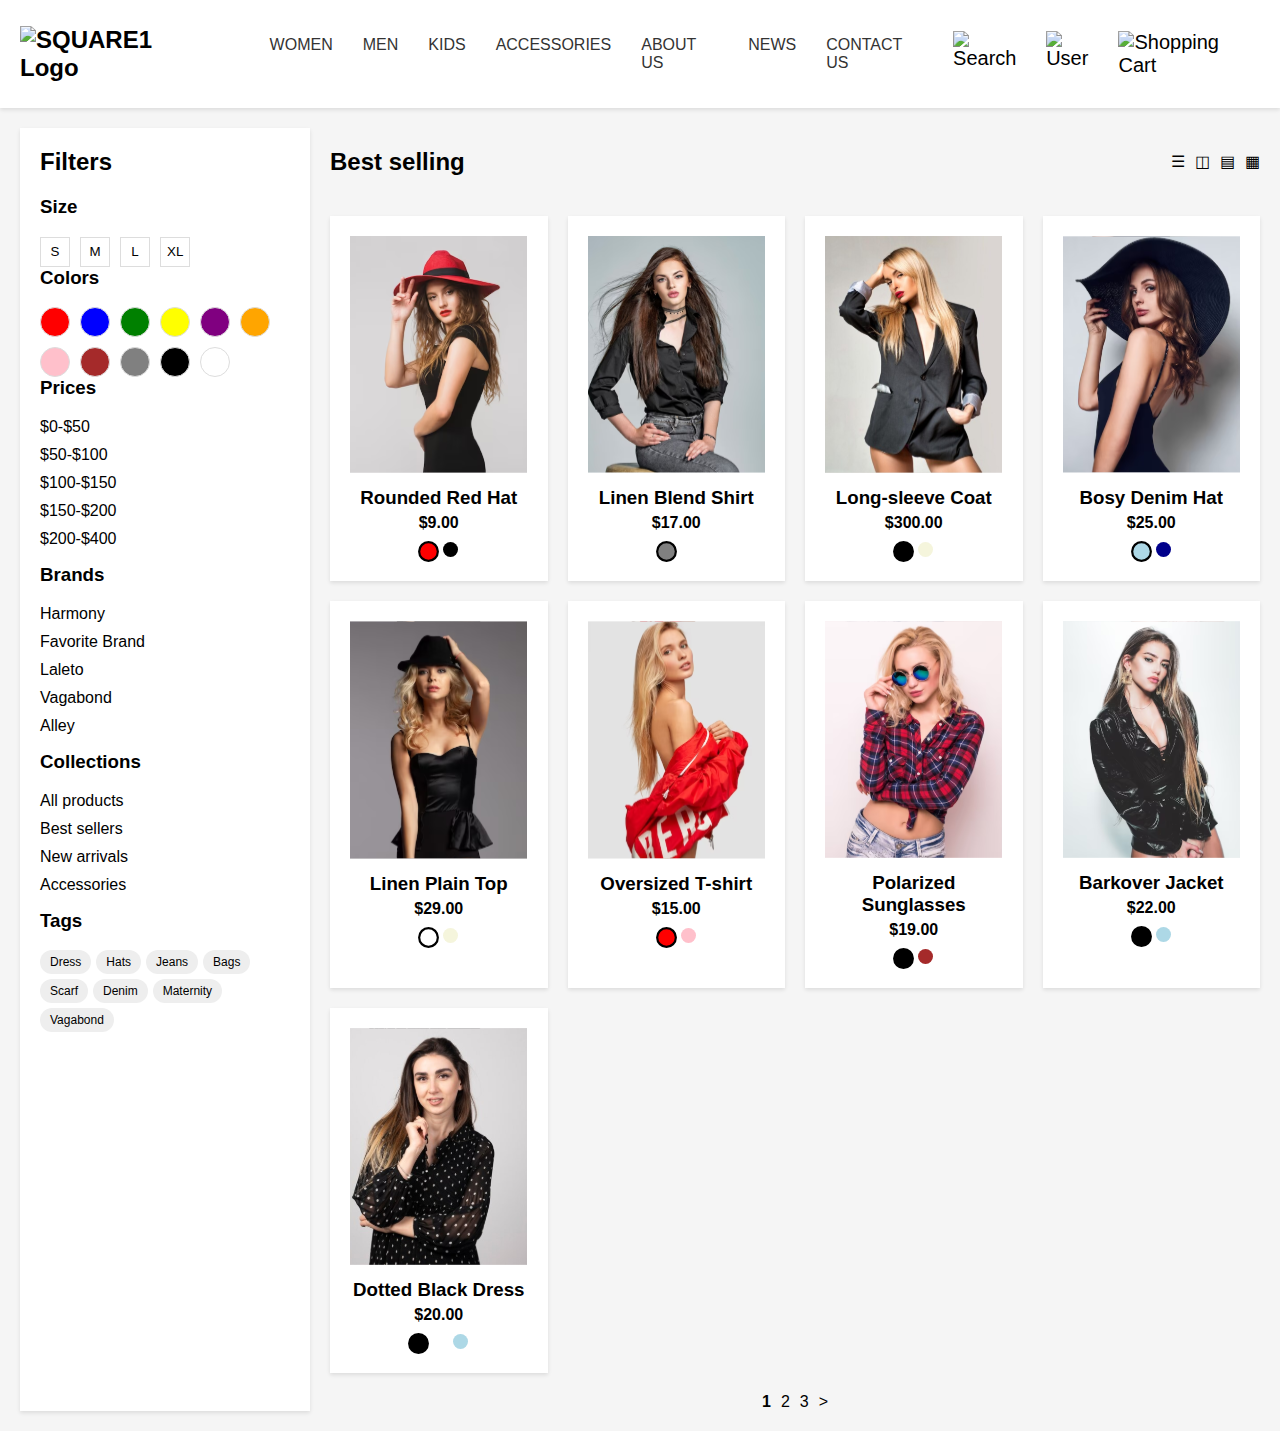
==== Pages/ShopPage.html @ 797cc985 "Merge pull request #1 from DiamondStalker/feature/ShoppingPage" ====
<!DOCTYPE html>
<html lang="es">

<head>
    <meta charset="UTF-8">
    <meta name="viewport" content="width=device-width, initial-scale=1.0">
    <title>SQUARE1 - Tienda</title>
    <link rel="stylesheet" href="/assets/css/ShopPage.css">
</head>

<body>
    <header>
        <div class="logo">
            <img src="/assets/img/LogoVector.svg" alt="SQUARE1 Logo">
        </div>
        <nav>
            <ul>
                <li><a href="#">WOMEN</a></li>
                <li><a href="#">MEN</a></li>
                <li><a href="#">KIDS</a></li>
                <li><a href="#">ACCESSORIES</a></li>
                <li><a href="#">ABOUT US</a></li>
                <li><a href="#">NEWS</a></li>
                <li><a href="#">CONTACT US</a></li>
            </ul>
        </nav>
        <div class="icons">
            <span class="icon">
                <img src="/assets/img/Search.svg" alt="Search">
            </span>
            <span class="icon">
                <img src="/assets/img/user.svg" alt="User">
            </span>
            <span class="icon">
                <img src="/assets/img/shopping.svg" alt="Shopping Cart">
            </span>
        </div>
    </header>

    <main>
        <aside class="filters">
            <h2>Filters</h2>
            <section>
                <h3>Size</h3>
                <div class="size-options">
                    <button>S</button>
                    <button>M</button>
                    <button>L</button>
                    <button>XL</button>
                </div>
            </section>
            <section>
                <h3>Colors</h3>
                <div class="color-options">
                    <button style="background-color: red;"></button>
                    <button style="background-color: blue;"></button>
                    <button style="background-color: green;"></button>
                    <button style="background-color: yellow;"></button>
                    <button style="background-color: purple;"></button>
                    <button style="background-color: orange;"></button>
                    <button style="background-color: pink;"></button>
                    <button style="background-color: brown;"></button>
                    <button style="background-color: gray;"></button>
                    <button style="background-color: black;"></button>
                    <button style="background-color: white;"></button>
                </div>
            </section>
            <section>
                <h3>Prices</h3>
                <ul>
                    <li>$0-$50</li>
                    <li>$50-$100</li>
                    <li>$100-$150</li>
                    <li>$150-$200</li>
                    <li>$200-$400</li>
                </ul>
            </section>
            <section>
                <h3>Brands</h3>
                <ul>
                    <li>Harmony</li>
                    <li>Favorite Brand</li>
                    <li>Laleto</li>
                    <li>Vagabond</li>
                    <li>Alley</li>
                </ul>
            </section>
            <section>
                <h3>Collections</h3>
                <ul>
                    <li>All products</li>
                    <li>Best sellers</li>
                    <li>New arrivals</li>
                    <li>Accessories</li>
                </ul>
            </section>
            <section>
                <h3>Tags</h3>
                <div class="tags">
                    <span>Dress</span>
                    <span>Hats</span>
                    <span>Jeans</span>
                    <span>Bags</span>
                    <span>Scarf</span>
                    <span>Denim</span>
                    <span>Maternity</span>
                    <span>Vagabond</span>
                </div>
            </section>
        </aside>

        <section class="products">
            <div class="product-header">
                <h2>Best selling</h2>
                <div class="view-options">
                    <span>☰</span>
                    <span>◫</span>
                    <span>▤</span>
                    <span>▦</span>
                </div>
            </div>
            <div class="product-grid">
                <div class="product">
                    <img src="/assets/img/shopping/heat.svg" alt="Rounded Red Hat">
                    <h3>Rounded Red Hat</h3>
                    <p>$9.00</p>
                    <div class="color-options">
                        <span class="selected" data-selectable style="background-color: red;"></span>
                        <span data-selectable style="background-color: black;"></span>
                    </div>
                </div>
                <div class="product">
                    <img src="/assets/img/shopping/lineSould.svg" alt="Linen Blend Shirt">
                    <h3>Linen Blend Shirt</h3>
                    <p>$17.00</p>
                    <div class="color-options">
                        <span class="selected" data-selectable style="background-color: gray;"></span>
                        <span data-selectable style="background-color: white;"></span>
                    </div>
                </div>
                <div class="product">
                    <img src="/assets/img/shopping/coat.svg" alt="Long-sleeve Coat">
                    <h3>Long-sleeve Coat</h3>
                    <p>$300.00</p>
                    <div class="color-options">
                        <span class="selected" data-selectable style="background-color: black;"></span>
                        <span data-selectable style="background-color: beige;"></span>
                    </div>
                </div>
                <div class="product">
                    <img src="/assets/img/shopping/bosy.svg" alt="Bosy Denim Hat">
                    <h3>Bosy Denim Hat</h3>
                    <p>$25.00</p>
                    <div class="color-options">
                        <span class="selected" data-selectable style="background-color: lightblue;"></span>
                        <span data-selectable style="background-color: darkblue;"></span>
                    </div>
                </div>
                <div class="product">
                    <img src="/assets/img/shopping/Top.svg" alt="Linen Plain Top">
                    <h3>Linen Plain Top</h3>
                    <p>$29.00</p>
                    <div class="color-options">
                        <span class="selected" data-selectable style="background-color: white;"></span>
                        <span data-selectable style="background-color: beige;"></span>
                    </div>
                </div>
                <div class="product">
                    <img src="/assets/img/shopping/Tshirt.svg" alt="Oversized T-shirt">
                    <h3>Oversized T-shirt</h3>
                    <p>$15.00</p>
                    <div class="color-options">
                        <span class="selected" data-selectable style="background-color: red;"></span>
                        <span data-selectable style="background-color: pink;"></span>
                    </div>
                </div>
                <div class="product">
                    <img src="/assets/img/shopping/Sunglasses.svg" alt="Polarized Sunglasses">
                    <h3>Polarized Sunglasses</h3>
                    <p>$19.00</p>
                    <div class="color-options">
                        <span class="selected" data-selectable style="background-color: black;"></span>
                        <span data-selectable style="background-color: brown;"></span>
                    </div>
                </div>
                <div class="product">
                    <img src="/assets/img/shopping/Barkover.svg" alt="Barkover Jacket">
                    <h3>Barkover Jacket</h3>
                    <p>$22.00</p>
                    <div class="color-options">
                        <span class="selected" data-selectable style="background-color: black;"></span>
                        <span data-selectable style="background-color: lightblue;"></span>
                    </div>
                </div>
                <div class="product">
                    <img src="/assets/img/shopping/Dress.svg" alt="Dotted Black Dress">
                    <h3>Dotted Black Dress</h3>
                    <p>$20.00</p>
                    <div class="color-options">
                        <span class="selected" data-selectable style="background-color: black;"></span>
                        <span data-selectable style="background-color: white;"></span>
                        <span data-selectable style="background-color: lightblue;"></span>
                    </div>
                </div>
            </div>
            <div class="pagination">
                <span class="active">1</span>
                <span>2</span>
                <span>3</span>
                <span>></span>
            </div>
        </section>
    </main>
</body>

<script>
    document.querySelectorAll('.color-options span[data-selectable]').forEach(span => {
        span.addEventListener('click', function () {
            // Deseleccionar todos los colores en este producto
            this.closest('.color-options').querySelectorAll('span').forEach(s => s.classList.remove('selected'));
            // Seleccionar el color clickeado
            this.classList.add('selected');
        });
    });
</script>

</html>
---- assets/css/ShopPage.css ----
body {
    font-family: Arial, sans-serif;
    margin: 0;
    padding: 0;
    background-color: #f5f5f5;
}

header {
    display: flex;
    justify-content: space-between;
    align-items: center;
    padding: 20px;
    background-color: #fff;
    box-shadow: 0 2px 4px rgba(0,0,0,0.1);
}

.logo {
    font-size: 24px;
    font-weight: bold;
}

nav ul {
    display: flex;
    list-style-type: none;
}

nav ul li {
    margin: 0 15px;
}

nav ul li a {
    text-decoration: none;
    color: #333;
}

.icons {
    display: flex;
}

.icon {
    margin-left: 15px;
    font-size: 20px;
}

main {
    display: flex;
    padding: 20px;
}

.filters {
    width: 250px;
    background-color: #fff;
    padding: 20px;
    box-shadow: 0 2px 4px rgba(0,0,0,0.1);
}

.filters h2, .filters h3 {
    margin-top: 0;
}

.size-options, .color-options {
    display: flex;
    flex-wrap: wrap;
    gap: 10px;
}

.size-options button, .color-options button {
    width: 30px;
    height: 30px;
    border: 1px solid #ddd;
    background-color: #fff;
    cursor: pointer;
}

.color-options button {
    border-radius: 50%;
}

.filters ul {
    list-style-type: none;
    padding: 0;
}

.filters ul li {
    margin-bottom: 10px;
}

.tags {
    display: flex;
    flex-wrap: wrap;
    gap: 5px;
}

.tags span {
    background-color: #eee;
    padding: 5px 10px;
    border-radius: 15px;
    font-size: 12px;
}

.products {
    flex-grow: 1;
    margin-left: 20px;
}

.product-header {
    display: flex;
    justify-content: space-between;
    align-items: center;
    margin-bottom: 20px;
}

.view-options {
    display: flex;
    gap: 10px;
}

.view-options span {
    cursor: pointer;
}

.product-grid {
    display: grid;
    grid-template-columns: repeat(auto-fill, minmax(200px, 1fr));
    gap: 20px;
}

.product {
    background-color: #fff;
    padding: 20px;
    box-shadow: 0 2px 4px rgba(0,0,0,0.1);
    text-align: center;
}

.product img {
    max-width: 100%;
    height: auto;
}

.product h3 {
    margin: 10px 0 5px;
}

.product p {
    margin: 5px 0;
    font-weight: bold;
}

.product .color-options {
    display: flex;
    justify-content: center;
    gap: 5px;
    margin-top: 10px;
}

.product .color-options span {
    width: 15px;
    height: 15px;
    border-radius: 50%;
    display: inline-block;
}

.pagination {
    display: flex;
    justify-content: center;
    margin-top: 20px;
}

.pagination span {
    margin: 0 5px;
    cursor: pointer;
}

.pagination .active {
    font-weight: bold;
}

@media (max-width: 768px) {
    main {
        flex-direction: column;
    }

    .filters {
        width: 100%;
        margin-bottom: 20px;
    }

    .products {
        margin-left: 0;
    }
}

.color-options span[data-selectable] {
    cursor: pointer;
    transition: transform 0.2s;
}

.color-options span[data-selectable]:hover {
    transform: scale(1.1);
}

.color-options span.selected {
    border: 2px solid #000;
    transform: scale(1.1);
}
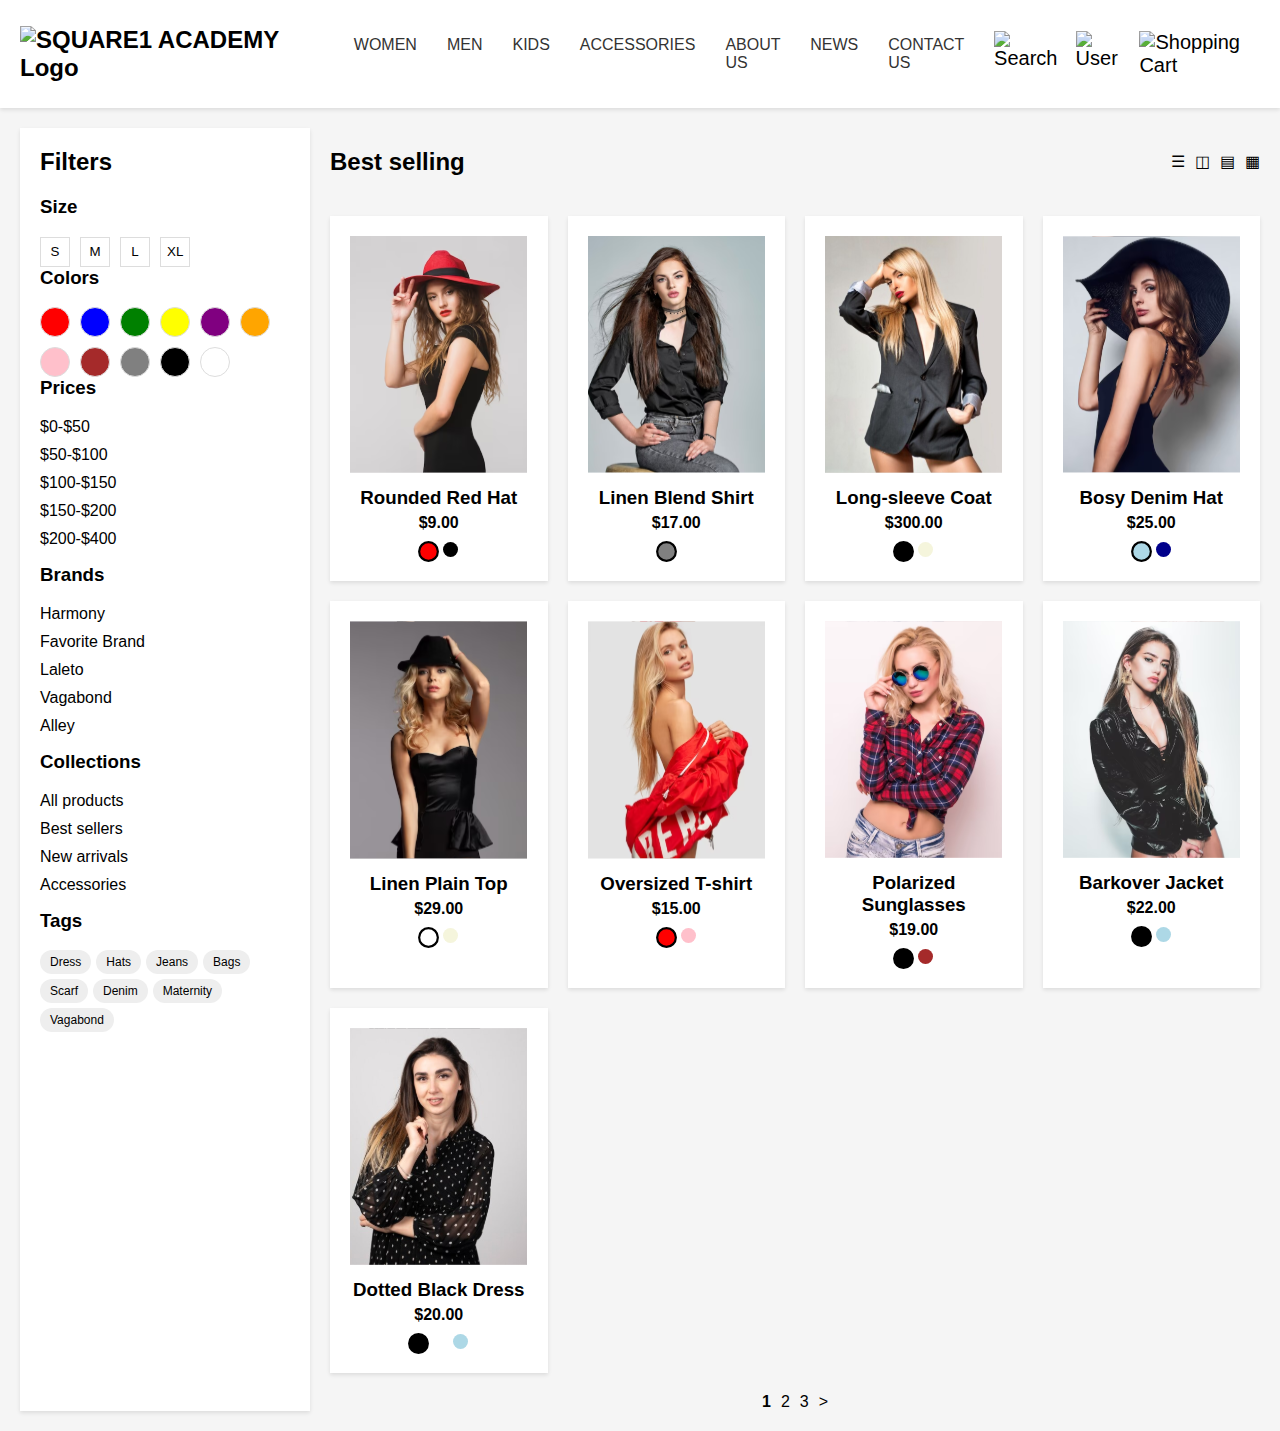
==== commit 0c6f5709: "La mejor esposa del mundo mi pingui" ====
--- a/Pages/ShopPage.html
+++ b/Pages/ShopPage.html
@@ -11,7 +11,7 @@
 <body>
     <header>
         <div class="logo">
-            <img src="/assets/img/LogoVector.svg" alt="SQUARE1 Logo">
+            <img src="/assets/img/LogoVector.svg" alt="SQUARE1 ACADEMY Logo">
         </div>
         <nav>
             <ul>
@@ -25,15 +25,9 @@
             </ul>
         </nav>
         <div class="icons">
-            <span class="icon">
-                <img src="/assets/img/Search.svg" alt="Search">
-            </span>
-            <span class="icon">
-                <img src="/assets/img/user.svg" alt="User">
-            </span>
-            <span class="icon">
-                <img src="/assets/img/shopping.svg" alt="Shopping Cart">
-            </span>
+            <span class="icon"><img src="/assets/img/Search.svg" alt="Search"></span>
+            <span class="icon"><img src="/assets/img/user.svg" alt="User"></span>
+            <span class="icon"><img src="/assets/img/shopping.svg" alt="Shopping Cart"></span>
         </div>
     </header>
 
--- a/assets/css/ShopPage.css
+++ b/assets/css/ShopPage.css
@@ -4,7 +4,34 @@
     padding: 0;
     background-color: #f5f5f5;
 }
-
+.product-page {
+    display: flex;
+    padding: 40px;
+    background-color: #fff;
+    margin: 20px auto; /* Asegúrate de centrar la página */
+    box-shadow: 0 2px 4px rgba(0,0,0,0.1);
+    max-width: 1200px; /* Limita el ancho de la página del producto */
+}
+.product-images {
+    flex: 1;
+    margin-right: 40px;
+}
+
+.thumbnail-images {
+    display: flex;
+    flex-wrap: wrap; /* Permite que las miniaturas se ajusten al espacio */
+    gap: 10px; /* Espacio entre miniaturas */
+}
+.thumbnail-images img {
+    width: 60px;
+    height: 60px;
+    object-fit: cover;
+    cursor: pointer;
+}
+
+.product-info {
+    flex: 1;
+}
 header {
     display: flex;
     justify-content: space-between;
